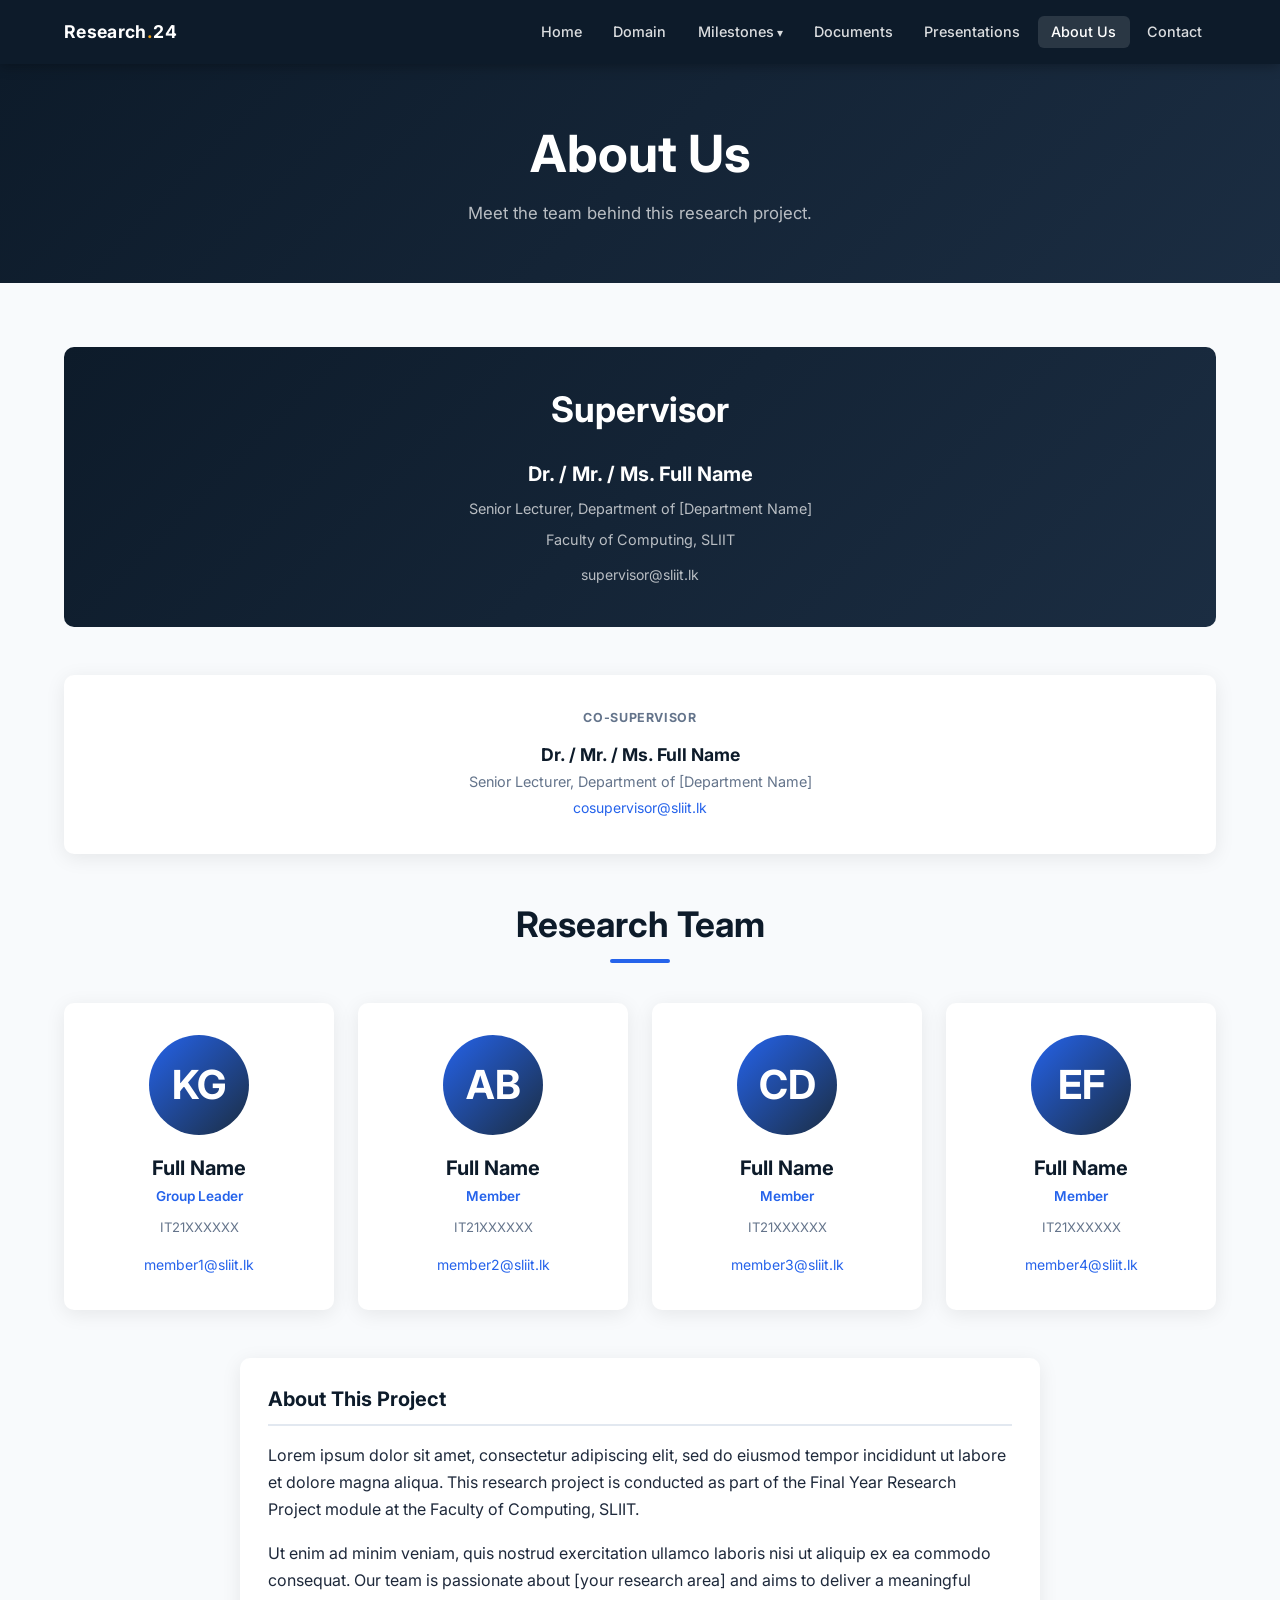
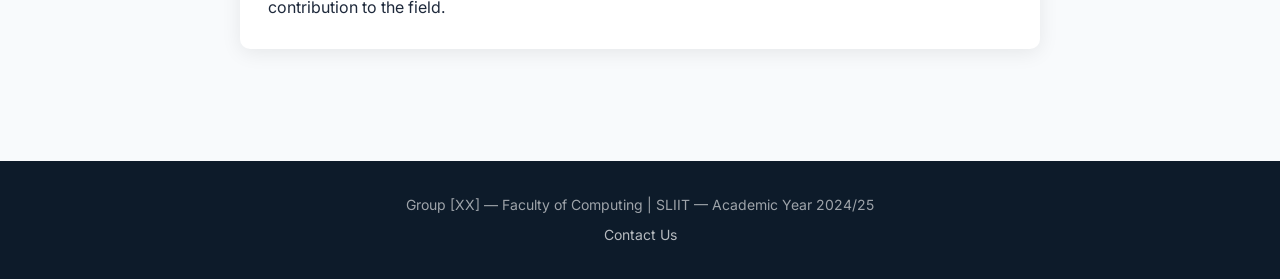
==== src/about.html @ 4e3c6b4d "Add initial HTML structure for project pages: index, milestones, and presentations" ====
<!DOCTYPE html>
<html lang="en">
<head>
  <meta charset="UTF-8" />
  <meta name="viewport" content="width=device-width, initial-scale=1.0" />
  <title>Research Project | About Us</title>
  <link rel="preconnect" href="https://fonts.googleapis.com" />
  <link rel="preconnect" href="https://fonts.gstatic.com" crossorigin />
  <link href="https://fonts.googleapis.com/css2?family=Inter:wght@400;500;600;700&display=swap" rel="stylesheet" />
  <link rel="stylesheet" href="css/style.css" />
</head>
<body>

  <nav class="navbar">
    <div class="nav-container">
      <a class="nav-logo" href="index.html">Research<span>.</span>24</a>
      <button class="hamburger" id="hamburger" aria-label="Menu">
        <span></span><span></span><span></span>
      </button>
      <ul class="nav-links" id="navLinks">
        <li><a href="index.html">Home</a></li>
        <li><a href="domain.html">Domain</a></li>
        <li class="nav-dropdown">
          <a href="milestones.html">Milestones</a>
          <ul class="dropdown-menu">
            <li><a href="milestones.html?m=proposal">Project Proposal</a></li>
            <li><a href="milestones.html?m=pp1">Progress Presentation 1</a></li>
            <li><a href="milestones.html?m=pp2">Progress Presentation 2</a></li>
            <li><a href="milestones.html?m=final">Final Assessment</a></li>
            <li><a href="milestones.html?m=viva">Viva</a></li>
          </ul>
        </li>
        <li><a href="documents.html">Documents</a></li>
        <li><a href="presentations.html">Presentations</a></li>
        <li><a href="about.html" class="active">About Us</a></li>
        <li><a href="contact.html">Contact</a></li>
      </ul>
    </div>
  </nav>

  <div class="page-header">
    <h1>About Us</h1>
    <p>Meet the team behind this research project.</p>
  </div>

  <div class="section">

    <!-- Supervisor -->
    <div class="supervisor-section">
      <h2>Supervisor</h2>
      <!-- TODO: Replace with your actual supervisor details -->
      <div style="display:flex; flex-direction:column; align-items:center; gap:0.4rem;">
        <p class="supervisor-name">Dr. / Mr. / Ms. Full Name</p>
        <p class="supervisor-title">Senior Lecturer, Department of [Department Name]</p>
        <p class="supervisor-title">Faculty of Computing, SLIIT</p>
        <a href="mailto:supervisor@sliit.lk" style="color:rgba(255,255,255,0.7); font-size:0.875rem; margin-top:0.25rem;">supervisor@sliit.lk</a>
      </div>
    </div>

    <!-- Co-Supervisor (optional — remove this block if not applicable) -->
    <div style="background:var(--white); border-radius:var(--radius); box-shadow:var(--shadow); padding:2rem; text-align:center; margin-bottom:3rem;">
      <p style="font-size:0.78rem; font-weight:700; color:var(--text-muted); text-transform:uppercase; letter-spacing:0.05em; margin-bottom:0.75rem;">Co-Supervisor</p>
      <!-- TODO: Replace or remove this section -->
      <p style="font-weight:700; font-size:1.1rem; color:var(--navy);">Dr. / Mr. / Ms. Full Name</p>
      <p style="color:var(--text-muted); font-size:0.9rem;">Senior Lecturer, Department of [Department Name]</p>
      <a href="mailto:cosupervisor@sliit.lk" style="font-size:0.875rem;">cosupervisor@sliit.lk</a>
    </div>

    <!-- Team Members -->
    <div class="section-title"><h2>Research Team</h2></div>

    <div class="card-grid card-grid-4">

      <!-- Member 1 -->
      <div class="member-card">
        <!-- TODO: Replace initials with <img src="assets/images/member1.jpg"> when photo is ready -->
        <div class="member-avatar">KG</div>
        <!-- TODO: Fill in actual details -->
        <h3>Full Name</h3>
        <p class="role">Group Leader</p>
        <p class="member-id">IT21XXXXXX</p>
        <a class="email" href="mailto:member1@students.nsbm.ac.lk">member1@sliit.lk</a>
      </div>

      <!-- Member 2 -->
      <div class="member-card">
        <div class="member-avatar">AB</div>
        <h3>Full Name</h3>
        <p class="role">Member</p>
        <p class="member-id">IT21XXXXXX</p>
        <a class="email" href="mailto:member2@sliit.lk">member2@sliit.lk</a>
      </div>

      <!-- Member 3 -->
      <div class="member-card">
        <div class="member-avatar">CD</div>
        <h3>Full Name</h3>
        <p class="role">Member</p>
        <p class="member-id">IT21XXXXXX</p>
        <a class="email" href="mailto:member3@sliit.lk">member3@sliit.lk</a>
      </div>

      <!-- Member 4 -->
      <div class="member-card">
        <div class="member-avatar">EF</div>
        <h3>Full Name</h3>
        <p class="role">Member</p>
        <p class="member-id">IT21XXXXXX</p>
        <a class="email" href="mailto:member4@sliit.lk">member4@sliit.lk</a>
      </div>

    </div>

    <!-- About the project blurb -->
    <div class="card" style="max-width:800px; margin:3rem auto 0;">
      <h3 style="color:var(--navy); margin-bottom:1rem; padding-bottom:0.75rem; border-bottom:2px solid var(--border);">About This Project</h3>
      <!-- TODO: Replace with your actual project background -->
      <p style="margin-bottom:1rem;">
        Lorem ipsum dolor sit amet, consectetur adipiscing elit, sed do eiusmod tempor incididunt ut labore et dolore magna aliqua. This research project is conducted as part of the Final Year Research Project module at the Faculty of Computing, SLIIT.
      </p>
      <p>
        Ut enim ad minim veniam, quis nostrud exercitation ullamco laboris nisi ut aliquip ex ea commodo consequat. Our team is passionate about [your research area] and aims to deliver a meaningful contribution to the field.
      </p>
    </div>

  </div>

  <footer>
    <p>Group [XX] &mdash; Faculty of Computing | SLIIT &mdash; Academic Year 2024/25</p>
    <p style="margin-top:0.4rem;"><a href="contact.html">Contact Us</a></p>
  </footer>

  <script>
    document.getElementById('hamburger').addEventListener('click', () => {
      document.getElementById('navLinks').classList.toggle('open');
    });
    document.querySelectorAll('.nav-dropdown > a').forEach(link => {
      link.addEventListener('click', e => {
        if (window.innerWidth <= 768) {
          e.preventDefault();
          link.closest('.nav-dropdown').classList.toggle('open');
        }
      });
    });
  </script>
</body>
</html>
---- src/css/style.css ----
/* ===== RESET & BASE ===== */
*, *::before, *::after {
  box-sizing: border-box;
  margin: 0;
  padding: 0;
}

:root {
  --navy:      #0d1b2a;
  --navy-mid:  #1b2d42;
  --accent:    #2563eb;
  --accent-light: #3b82f6;
  --gold:      #f59e0b;
  --white:     #ffffff;
  --off-white: #f8fafc;
  --text:      #1e293b;
  --text-muted:#64748b;
  --border:    #e2e8f0;
  --card-bg:   #ffffff;
  --radius:    10px;
  --shadow:    0 4px 20px rgba(0,0,0,0.08);
  --transition:0.25s ease;
}

html { scroll-behavior: smooth; }

body {
  font-family: 'Inter', sans-serif;
  font-size: 16px;
  color: var(--text);
  background: var(--off-white);
  line-height: 1.7;
}

/* ===== TYPOGRAPHY ===== */
h1, h2, h3, h4 { font-weight: 700; line-height: 1.3; }
h1 { font-size: clamp(2rem, 5vw, 3.2rem); }
h2 { font-size: clamp(1.5rem, 3vw, 2.2rem); }
h3 { font-size: 1.25rem; }

a { color: var(--accent); text-decoration: none; transition: color var(--transition); }
a:hover { color: var(--accent-light); }

/* ===== NAVBAR ===== */
.navbar {
  position: sticky;
  top: 0;
  z-index: 1000;
  background: var(--navy);
  box-shadow: 0 2px 12px rgba(0,0,0,0.3);
}

.nav-container {
  max-width: 1200px;
  margin: 0 auto;
  padding: 0 1.5rem;
  display: flex;
  align-items: center;
  justify-content: space-between;
  height: 64px;
}

.nav-logo {
  font-size: 1.1rem;
  font-weight: 700;
  color: var(--white);
  letter-spacing: 0.02em;
}

.nav-logo span { color: var(--gold); }

.nav-links {
  display: flex;
  align-items: center;
  gap: 0.25rem;
  list-style: none;
}

.nav-links a {
  color: rgba(255,255,255,0.85);
  padding: 0.45rem 0.85rem;
  border-radius: 6px;
  font-size: 0.9rem;
  font-weight: 500;
  transition: background var(--transition), color var(--transition);
  white-space: nowrap;
}

.nav-links a:hover,
.nav-links a.active {
  background: rgba(255,255,255,0.12);
  color: var(--white);
}

/* Dropdown */
.nav-dropdown {
  position: relative;
}

.nav-dropdown > a::after {
  content: ' ▾';
  font-size: 0.75rem;
}

.dropdown-menu {
  display: none;
  position: absolute;
  top: calc(100% + 8px);
  left: 0;
  background: var(--navy-mid);
  border-radius: var(--radius);
  min-width: 210px;
  box-shadow: 0 8px 30px rgba(0,0,0,0.25);
  overflow: hidden;
  list-style: none;
  z-index: 999;
}

.nav-dropdown:hover .dropdown-menu,
.nav-dropdown:focus-within .dropdown-menu {
  display: block;
}

.dropdown-menu li a {
  display: block;
  padding: 0.65rem 1.1rem;
  color: rgba(255,255,255,0.8);
  font-size: 0.875rem;
  border-radius: 0;
  transition: background var(--transition);
}

.dropdown-menu li a:hover {
  background: rgba(255,255,255,0.1);
  color: var(--white);
}

/* Hamburger */
.hamburger {
  display: none;
  flex-direction: column;
  gap: 5px;
  cursor: pointer;
  background: none;
  border: none;
  padding: 4px;
}

.hamburger span {
  display: block;
  width: 24px;
  height: 2px;
  background: var(--white);
  border-radius: 2px;
  transition: var(--transition);
}

@media (max-width: 768px) {
  .hamburger { display: flex; }

  .nav-links {
    display: none;
    position: absolute;
    top: 64px;
    left: 0;
    right: 0;
    background: var(--navy);
    flex-direction: column;
    align-items: flex-start;
    padding: 1rem 1.5rem;
    gap: 0.25rem;
  }

  .nav-links.open { display: flex; }

  .dropdown-menu {
    position: static;
    box-shadow: none;
    background: rgba(255,255,255,0.05);
    border-radius: 6px;
    margin-top: 4px;
  }

  .nav-dropdown:hover .dropdown-menu { display: none; }
  .nav-dropdown.open .dropdown-menu { display: block; }
}

/* ===== PAGE HEADER ===== */
.page-header {
  background: linear-gradient(135deg, var(--navy) 0%, var(--navy-mid) 100%);
  color: var(--white);
  padding: 3.5rem 1.5rem;
  text-align: center;
}

.page-header h1 { color: var(--white); margin-bottom: 0.75rem; }
.page-header p { color: rgba(255,255,255,0.7); font-size: 1.05rem; max-width: 600px; margin: 0 auto; }

/* ===== SECTIONS ===== */
.section {
  padding: 4rem 1.5rem;
  max-width: 1200px;
  margin: 0 auto;
}

.section-title {
  text-align: center;
  margin-bottom: 2.5rem;
  position: relative;
}

.section-title h2 { color: var(--navy); }

.section-title::after {
  content: '';
  display: block;
  width: 60px;
  height: 4px;
  background: var(--accent);
  border-radius: 2px;
  margin: 0.75rem auto 0;
}

/* ===== CARDS ===== */
.card {
  background: var(--card-bg);
  border-radius: var(--radius);
  box-shadow: var(--shadow);
  padding: 1.75rem;
  transition: transform var(--transition), box-shadow var(--transition);
}

.card:hover {
  transform: translateY(-3px);
  box-shadow: 0 8px 30px rgba(0,0,0,0.12);
}

.card-grid {
  display: grid;
  gap: 1.5rem;
}

.card-grid-2 { grid-template-columns: repeat(auto-fit, minmax(280px, 1fr)); }
.card-grid-3 { grid-template-columns: repeat(auto-fit, minmax(240px, 1fr)); }
.card-grid-4 { grid-template-columns: repeat(auto-fit, minmax(220px, 1fr)); }

/* ===== BADGE ===== */
.badge {
  display: inline-block;
  padding: 0.2rem 0.65rem;
  border-radius: 999px;
  font-size: 0.78rem;
  font-weight: 600;
}

.badge-blue   { background: #dbeafe; color: #1e40af; }
.badge-green  { background: #d1fae5; color: #065f46; }
.badge-amber  { background: #fef3c7; color: #92400e; }
.badge-gray   { background: #f1f5f9; color: #475569; }

/* ===== BUTTON ===== */
.btn {
  display: inline-flex;
  align-items: center;
  gap: 0.4rem;
  padding: 0.6rem 1.25rem;
  border-radius: 7px;
  font-size: 0.9rem;
  font-weight: 600;
  cursor: pointer;
  transition: var(--transition);
  border: none;
}

.btn-primary {
  background: var(--accent);
  color: var(--white);
}

.btn-primary:hover { background: #1d4ed8; color: var(--white); }

.btn-outline {
  background: transparent;
  color: var(--accent);
  border: 2px solid var(--accent);
}

.btn-outline:hover { background: var(--accent); color: var(--white); }

/* ===== FOOTER ===== */
footer {
  background: var(--navy);
  color: rgba(255,255,255,0.6);
  text-align: center;
  padding: 2rem 1.5rem;
  font-size: 0.875rem;
  margin-top: 3rem;
}

footer a { color: rgba(255,255,255,0.7); }
footer a:hover { color: var(--white); }

/* ===== HOME PAGE ===== */
.hero {
  background: linear-gradient(135deg, var(--navy) 0%, #1a3a5c 60%, var(--navy-mid) 100%);
  color: var(--white);
  padding: 6rem 1.5rem;
  text-align: center;
  position: relative;
  overflow: hidden;
}

.hero::before {
  content: '';
  position: absolute;
  inset: 0;
  background: radial-gradient(ellipse at top right, rgba(37,99,235,0.2) 0%, transparent 60%);
}

.hero-content { position: relative; max-width: 800px; margin: 0 auto; }
.hero h1 { color: var(--white); margin-bottom: 1.25rem; }
.hero h1 span { color: var(--gold); }
.hero p { color: rgba(255,255,255,0.8); font-size: 1.1rem; margin-bottom: 2rem; max-width: 600px; margin-left: auto; margin-right: auto; }

.hero-buttons { display: flex; gap: 1rem; justify-content: center; flex-wrap: wrap; }

.btn-white {
  background: var(--white);
  color: var(--navy);
  padding: 0.75rem 1.75rem;
  border-radius: 7px;
  font-weight: 700;
  font-size: 0.95rem;
  transition: var(--transition);
}

.btn-white:hover { background: var(--off-white); color: var(--navy); }

.btn-ghost {
  background: rgba(255,255,255,0.1);
  color: var(--white);
  border: 2px solid rgba(255,255,255,0.3);
  padding: 0.75rem 1.75rem;
  border-radius: 7px;
  font-weight: 700;
  font-size: 0.95rem;
  transition: var(--transition);
}

.btn-ghost:hover { background: rgba(255,255,255,0.2); color: var(--white); }

.quick-nav { background: var(--white); padding: 0.75rem 0; border-bottom: 1px solid var(--border); }

.quick-nav-inner {
  max-width: 1200px;
  margin: 0 auto;
  padding: 0 1.5rem;
  display: flex;
  gap: 0.5rem;
  flex-wrap: wrap;
  justify-content: center;
}

.quick-nav a {
  font-size: 0.85rem;
  color: var(--text-muted);
  padding: 0.3rem 0.7rem;
  border-radius: 5px;
  transition: var(--transition);
}

.quick-nav a:hover { background: var(--off-white); color: var(--accent); }

.highlight-strip {
  background: var(--accent);
  color: var(--white);
  text-align: center;
  padding: 0.85rem;
  font-size: 0.9rem;
  font-weight: 500;
}

.highlight-strip strong { font-weight: 700; }

/* ===== DOMAIN PAGE ===== */
.tab-nav {
  display: flex;
  gap: 0.5rem;
  flex-wrap: wrap;
  border-bottom: 2px solid var(--border);
  margin-bottom: 2rem;
}

.tab-btn {
  padding: 0.6rem 1.1rem;
  border: none;
  background: none;
  cursor: pointer;
  font-size: 0.9rem;
  font-weight: 600;
  color: var(--text-muted);
  border-bottom: 3px solid transparent;
  margin-bottom: -2px;
  transition: var(--transition);
  border-radius: 6px 6px 0 0;
}

.tab-btn:hover { color: var(--accent); }
.tab-btn.active { color: var(--accent); border-bottom-color: var(--accent); }

.tab-panel { display: none; }
.tab-panel.active { display: block; }

.domain-card {
  background: var(--white);
  border-radius: var(--radius);
  padding: 2rem;
  box-shadow: var(--shadow);
}

.domain-card h3 {
  color: var(--navy);
  margin-bottom: 1rem;
  padding-bottom: 0.75rem;
  border-bottom: 2px solid var(--border);
}

.domain-card p { color: var(--text); margin-bottom: 1rem; }
.domain-card p:last-child { margin-bottom: 0; }

.tech-grid {
  display: flex;
  flex-wrap: wrap;
  gap: 0.75rem;
  margin-top: 1rem;
}

.tech-pill {
  background: var(--off-white);
  border: 1px solid var(--border);
  border-radius: 999px;
  padding: 0.4rem 1rem;
  font-size: 0.875rem;
  font-weight: 600;
  color: var(--navy);
}

/* ===== MILESTONES PAGE ===== */
.milestone-selector {
  background: var(--white);
  border-radius: var(--radius);
  box-shadow: var(--shadow);
  padding: 1.5rem;
  margin-bottom: 2rem;
  display: flex;
  align-items: center;
  gap: 1rem;
  flex-wrap: wrap;
}

.milestone-selector label {
  font-weight: 600;
  color: var(--navy);
  white-space: nowrap;
}

.milestone-selector select {
  flex: 1;
  min-width: 220px;
  padding: 0.6rem 1rem;
  border: 2px solid var(--border);
  border-radius: 7px;
  font-size: 0.95rem;
  color: var(--text);
  background: var(--off-white);
  cursor: pointer;
  transition: border-color var(--transition);
}

.milestone-selector select:focus {
  outline: none;
  border-color: var(--accent);
}

.milestone-detail { display: none; }
.milestone-detail.active { display: block; }

.milestone-header {
  display: flex;
  align-items: flex-start;
  justify-content: space-between;
  flex-wrap: wrap;
  gap: 1rem;
  margin-bottom: 1.5rem;
}

.milestone-meta { display: flex; gap: 0.75rem; flex-wrap: wrap; }

.milestone-info-grid {
  display: grid;
  grid-template-columns: repeat(auto-fit, minmax(180px, 1fr));
  gap: 1rem;
  margin-bottom: 1.5rem;
}

.info-box {
  background: var(--off-white);
  border-radius: 8px;
  padding: 1rem;
  border-left: 4px solid var(--accent);
}

.info-box .label { font-size: 0.78rem; font-weight: 600; color: var(--text-muted); text-transform: uppercase; letter-spacing: 0.05em; margin-bottom: 0.3rem; }
.info-box .value { font-size: 1rem; font-weight: 700; color: var(--navy); }

/* ===== DOCUMENTS PAGE ===== */
.doc-card {
  background: var(--white);
  border-radius: var(--radius);
  box-shadow: var(--shadow);
  padding: 1.5rem;
  display: flex;
  align-items: flex-start;
  gap: 1.25rem;
  transition: transform var(--transition), box-shadow var(--transition);
}

.doc-card:hover { transform: translateY(-3px); box-shadow: 0 8px 30px rgba(0,0,0,0.12); }

.doc-icon {
  width: 48px;
  height: 48px;
  border-radius: 10px;
  display: flex;
  align-items: center;
  justify-content: center;
  font-size: 1.4rem;
  flex-shrink: 0;
}

.doc-icon.pdf    { background: #fee2e2; }
.doc-icon.doc    { background: #dbeafe; }
.doc-icon.slides { background: #fef3c7; }

.doc-info { flex: 1; }
.doc-info h4 { font-size: 1rem; color: var(--navy); margin-bottom: 0.3rem; }
.doc-info p  { font-size: 0.85rem; color: var(--text-muted); margin-bottom: 0.75rem; }

.doc-links { display: flex; gap: 0.5rem; flex-wrap: wrap; }

/* ===== PRESENTATIONS PAGE ===== */
.pres-card {
  background: var(--white);
  border-radius: var(--radius);
  box-shadow: var(--shadow);
  overflow: hidden;
  transition: transform var(--transition), box-shadow var(--transition);
}

.pres-card:hover { transform: translateY(-4px); box-shadow: 0 8px 30px rgba(0,0,0,0.12); }

.pres-thumbnail {
  height: 160px;
  display: flex;
  align-items: center;
  justify-content: center;
  font-size: 3rem;
}

.pres-body { padding: 1.25rem; }
.pres-body h4 { color: var(--navy); margin-bottom: 0.3rem; }
.pres-body p  { font-size: 0.85rem; color: var(--text-muted); margin-bottom: 1rem; }

/* ===== ABOUT PAGE ===== */
.member-card {
  background: var(--white);
  border-radius: var(--radius);
  box-shadow: var(--shadow);
  text-align: center;
  padding: 2rem 1.5rem;
  transition: transform var(--transition), box-shadow var(--transition);
}

.member-card:hover { transform: translateY(-4px); box-shadow: 0 8px 30px rgba(0,0,0,0.12); }

.member-avatar {
  width: 100px;
  height: 100px;
  border-radius: 50%;
  background: linear-gradient(135deg, var(--accent), var(--navy-mid));
  display: flex;
  align-items: center;
  justify-content: center;
  font-size: 2.5rem;
  margin: 0 auto 1.25rem;
  color: var(--white);
  font-weight: 700;
  /* replace background with an <img> when photos are ready */
}

.member-card h3 { color: var(--navy); margin-bottom: 0.25rem; }
.member-card .role { color: var(--accent); font-size: 0.85rem; font-weight: 600; margin-bottom: 0.5rem; }
.member-card .member-id { color: var(--text-muted); font-size: 0.82rem; margin-bottom: 0.75rem; }
.member-card .email { font-size: 0.875rem; }

.supervisor-section {
  background: linear-gradient(135deg, var(--navy) 0%, var(--navy-mid) 100%);
  border-radius: var(--radius);
  padding: 2.5rem;
  color: var(--white);
  text-align: center;
  margin-bottom: 3rem;
}

.supervisor-section h2 { color: var(--white); margin-bottom: 1.5rem; }
.supervisor-section h2::after { display: none; }
.supervisor-name { font-size: 1.25rem; font-weight: 700; }
.supervisor-title { color: rgba(255,255,255,0.7); font-size: 0.9rem; }

/* ===== CONTACT PAGE ===== */
.contact-layout {
  display: grid;
  grid-template-columns: 1fr 1.5fr;
  gap: 2rem;
}

@media (max-width: 768px) { .contact-layout { grid-template-columns: 1fr; } }

.contact-info-card {
  background: var(--navy);
  border-radius: var(--radius);
  padding: 2rem;
  color: var(--white);
  height: fit-content;
}

.contact-info-card h3 { color: var(--white); margin-bottom: 1.5rem; }

.contact-item {
  display: flex;
  gap: 1rem;
  margin-bottom: 1.25rem;
  align-items: flex-start;
}

.contact-item-icon {
  width: 40px;
  height: 40px;
  background: rgba(255,255,255,0.1);
  border-radius: 8px;
  display: flex;
  align-items: center;
  justify-content: center;
  font-size: 1.1rem;
  flex-shrink: 0;
}

.contact-item-text .ci-label { font-size: 0.78rem; color: rgba(255,255,255,0.5); text-transform: uppercase; letter-spacing: 0.05em; }
.contact-item-text .ci-value { font-size: 0.9rem; color: rgba(255,255,255,0.9); font-weight: 500; }

.contact-form-card {
  background: var(--white);
  border-radius: var(--radius);
  box-shadow: var(--shadow);
  padding: 2rem;
}

.contact-form-card h3 { color: var(--navy); margin-bottom: 1.5rem; }

.form-group { margin-bottom: 1.25rem; }
.form-group label { display: block; font-size: 0.875rem; font-weight: 600; color: var(--text); margin-bottom: 0.4rem; }

.form-group input,
.form-group textarea,
.form-group select {
  width: 100%;
  padding: 0.65rem 1rem;
  border: 2px solid var(--border);
  border-radius: 7px;
  font-size: 0.9rem;
  color: var(--text);
  font-family: inherit;
  transition: border-color var(--transition);
  background: var(--off-white);
}

.form-group input:focus,
.form-group textarea:focus,
.form-group select:focus {
  outline: none;
  border-color: var(--accent);
  background: var(--white);
}

.form-group textarea { resize: vertical; min-height: 130px; }

.form-row { display: grid; grid-template-columns: 1fr 1fr; gap: 1rem; }
@media (max-width: 480px) { .form-row { grid-template-columns: 1fr; } }

/* ===== UTILITIES ===== */
.text-center  { text-align: center; }
.text-muted   { color: var(--text-muted); }
.mt-1  { margin-top: 0.5rem; }
.mt-2  { margin-top: 1rem; }
.mt-3  { margin-top: 1.5rem; }
.mb-1  { margin-bottom: 0.5rem; }
.mb-2  { margin-bottom: 1rem; }
.mb-3  { margin-bottom: 1.5rem; }
.gap-1 { gap: 0.5rem; }

.divider { border: none; border-top: 1px solid var(--border); margin: 2rem 0; }

/* ===== PLACEHOLDER IMAGE NOTE ===== */
/* Drop actual photos into assets/images/ and update the src attributes in each HTML file */
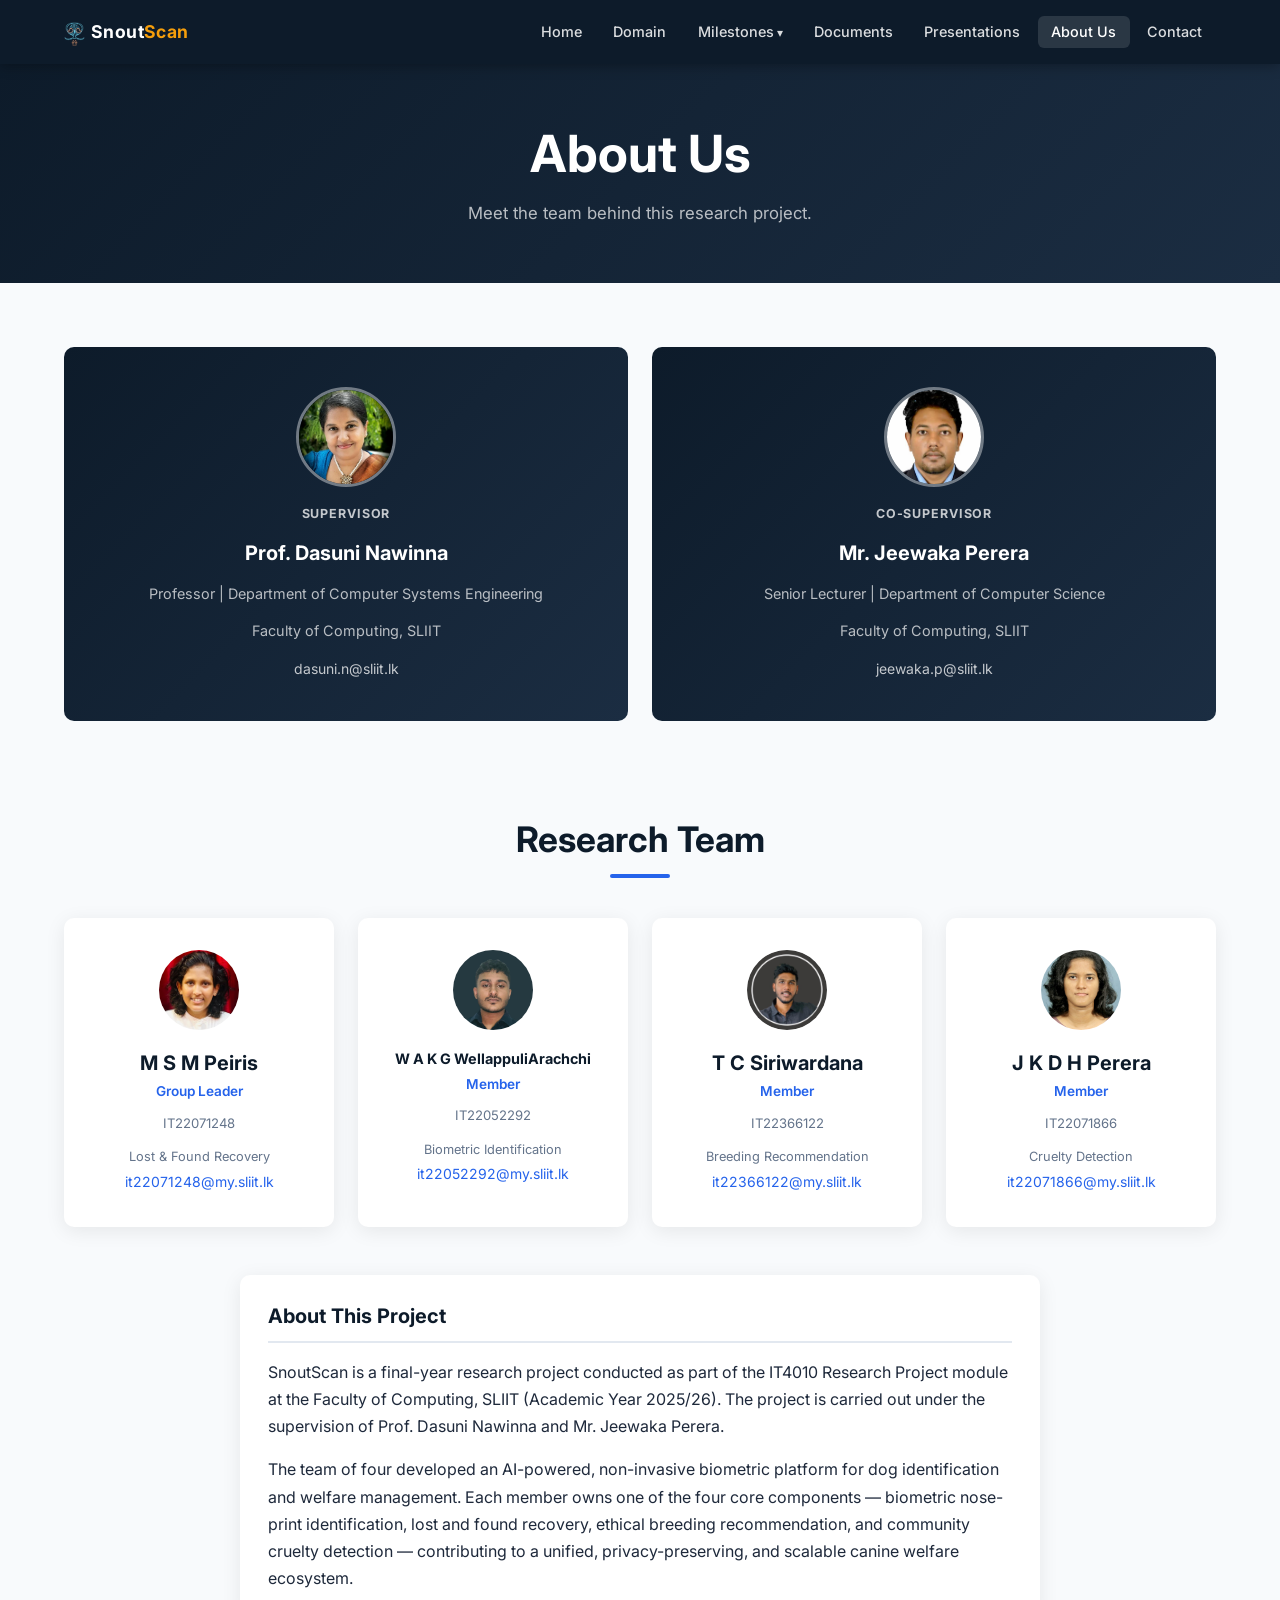
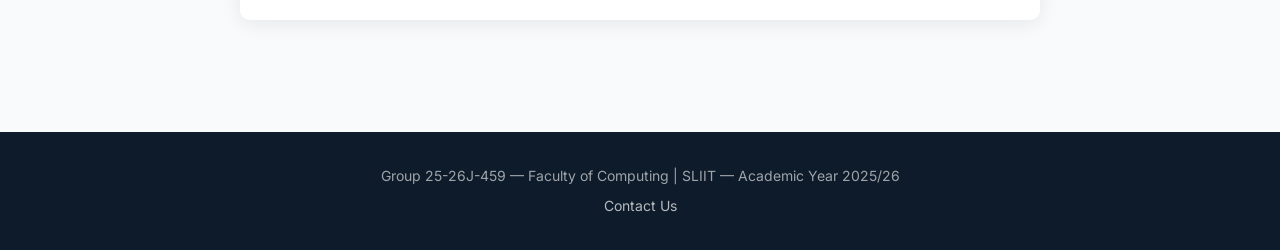
==== commit c511101d: "Refactor code structure for improved readability and maintainability" ====
--- a/src/about.html
+++ b/src/about.html
@@ -13,7 +13,7 @@
 
   <nav class="navbar">
     <div class="nav-container">
-      <a class="nav-logo" href="index.html">Research<span>.</span>24</a>
+      <a class="nav-logo" href="index.html"><img src="assets/icon.png" alt="SnoutScan" style="height:28px; vertical-align:middle; margin-right:0.4rem;" />Snout<span>Scan</span></a>
       <button class="hamburger" id="hamburger" aria-label="Menu">
         <span></span><span></span><span></span>
       </button>
@@ -45,25 +45,27 @@
 
   <div class="section">
 
-    <!-- Supervisor -->
-    <div class="supervisor-section">
-      <h2>Supervisor</h2>
-      <!-- TODO: Replace with your actual supervisor details -->
-      <div style="display:flex; flex-direction:column; align-items:center; gap:0.4rem;">
-        <p class="supervisor-name">Dr. / Mr. / Ms. Full Name</p>
-        <p class="supervisor-title">Senior Lecturer, Department of [Department Name]</p>
+    <!-- Supervisors -->
+    <div style="display:grid; grid-template-columns:repeat(auto-fit, minmax(280px,1fr)); gap:1.5rem; margin-bottom:3rem;">
+
+      <div class="supervisor-section" style="display:flex; flex-direction:column; align-items:center; gap:0.75rem;">
+        <img src="assets/supervisor-images/dasunin.jpg" alt="Prof. Dasuni Nawinna" style="width:100px; height:100px; border-radius:50%; object-fit:cover; border:3px solid rgba(255,255,255,0.4); margin-bottom:0.25rem;" />
+        <p style="font-size:0.78rem; font-weight:700; text-transform:uppercase; letter-spacing:0.07em; opacity:0.75;">Supervisor</p>
+        <p class="supervisor-name">Prof. Dasuni Nawinna</p>
+        <p class="supervisor-title">Professor | Department of Computer Systems Engineering</p>
         <p class="supervisor-title">Faculty of Computing, SLIIT</p>
-        <a href="mailto:supervisor@sliit.lk" style="color:rgba(255,255,255,0.7); font-size:0.875rem; margin-top:0.25rem;">supervisor@sliit.lk</a>
+        <a href="mailto:dasuni.n@sliit.lk" style="color:rgba(255,255,255,0.75); font-size:0.875rem; margin-top:0.1rem;">dasuni.n@sliit.lk</a>
       </div>
-    </div>
 
-    <!-- Co-Supervisor (optional — remove this block if not applicable) -->
-    <div style="background:var(--white); border-radius:var(--radius); box-shadow:var(--shadow); padding:2rem; text-align:center; margin-bottom:3rem;">
-      <p style="font-size:0.78rem; font-weight:700; color:var(--text-muted); text-transform:uppercase; letter-spacing:0.05em; margin-bottom:0.75rem;">Co-Supervisor</p>
-      <!-- TODO: Replace or remove this section -->
-      <p style="font-weight:700; font-size:1.1rem; color:var(--navy);">Dr. / Mr. / Ms. Full Name</p>
-      <p style="color:var(--text-muted); font-size:0.9rem;">Senior Lecturer, Department of [Department Name]</p>
-      <a href="mailto:cosupervisor@sliit.lk" style="font-size:0.875rem;">cosupervisor@sliit.lk</a>
+      <div class="supervisor-section" style="display:flex; flex-direction:column; align-items:center; gap:0.75rem;">
+        <img src="assets/supervisor-images/jeewakap.jpeg" alt="Mr. Jeewaka Perera" style="width:100px; height:100px; border-radius:50%; object-fit:cover; border:3px solid rgba(255,255,255,0.4); margin-bottom:0.25rem;" />
+        <p style="font-size:0.78rem; font-weight:700; text-transform:uppercase; letter-spacing:0.07em; opacity:0.75;">Co-Supervisor</p>
+        <p class="supervisor-name">Mr. Jeewaka Perera</p>
+        <p class="supervisor-title">Senior Lecturer | Department of Computer Science</p>
+        <p class="supervisor-title">Faculty of Computing, SLIIT</p>
+        <a href="mailto:jeewaka.p@sliit.lk" style="color:rgba(255,255,255,0.75); font-size:0.875rem; margin-top:0.1rem;">jeewaka.p@sliit.lk</a>
+      </div>
+
     </div>
 
     <!-- Team Members -->
@@ -71,42 +73,40 @@
 
     <div class="card-grid card-grid-4">
 
-      <!-- Member 1 -->
       <div class="member-card">
-        <!-- TODO: Replace initials with <img src="assets/images/member1.jpg"> when photo is ready -->
-        <div class="member-avatar">KG</div>
-        <!-- TODO: Fill in actual details -->
-        <h3>Full Name</h3>
+        <img src="assets/student-images/it22071248.jpeg" alt="M S M Peiris" class="member-avatar" style="width:80px; height:80px; border-radius:50%; object-fit:cover;" />
+        <h3>M S M Peiris</h3>
         <p class="role">Group Leader</p>
-        <p class="member-id">IT21XXXXXX</p>
-        <a class="email" href="mailto:member1@students.nsbm.ac.lk">member1@sliit.lk</a>
+        <p class="member-id">IT22071248</p>
+        <p style="font-size:0.8rem; color:var(--text-muted); margin-top:0.2rem;">Lost &amp; Found Recovery</p>
+        <a class="email" href="mailto:it22071248@my.sliit.lk">it22071248@my.sliit.lk</a>
       </div>
 
-      <!-- Member 2 -->
       <div class="member-card">
-        <div class="member-avatar">AB</div>
-        <h3>Full Name</h3>
+        <img src="assets/student-images/IT22052292.jpeg" alt="W A K G WellappuliArachchi" class="member-avatar" style="width:80px; height:80px; border-radius:50%; object-fit:cover;" />
+        <h3 style="font-size:0.9rem;">W A K G WellappuliArachchi</h3>
         <p class="role">Member</p>
-        <p class="member-id">IT21XXXXXX</p>
-        <a class="email" href="mailto:member2@sliit.lk">member2@sliit.lk</a>
+        <p class="member-id">IT22052292</p>
+        <p style="font-size:0.8rem; color:var(--text-muted); margin-top:0.2rem;">Biometric Identification</p>
+        <a class="email" href="mailto:it22052292@my.sliit.lk">it22052292@my.sliit.lk</a>
       </div>
 
-      <!-- Member 3 -->
       <div class="member-card">
-        <div class="member-avatar">CD</div>
-        <h3>Full Name</h3>
+        <img src="assets/student-images/it22366122.jpeg" alt="T C Siriwardana" class="member-avatar" style="width:80px; height:80px; border-radius:50%; object-fit:cover;" />
+        <h3>T C Siriwardana</h3>
         <p class="role">Member</p>
-        <p class="member-id">IT21XXXXXX</p>
-        <a class="email" href="mailto:member3@sliit.lk">member3@sliit.lk</a>
+        <p class="member-id">IT22366122</p>
+        <p style="font-size:0.8rem; color:var(--text-muted); margin-top:0.2rem;">Breeding Recommendation</p>
+        <a class="email" href="mailto:it22366122@my.sliit.lk">it22366122@my.sliit.lk</a>
       </div>
 
-      <!-- Member 4 -->
       <div class="member-card">
-        <div class="member-avatar">EF</div>
-        <h3>Full Name</h3>
+        <img src="assets/student-images/it22071866.jpg" alt="J K D H Perera" class="member-avatar" style="width:80px; height:80px; border-radius:50%; object-fit:cover;" />
+        <h3>J K D H Perera</h3>
         <p class="role">Member</p>
-        <p class="member-id">IT21XXXXXX</p>
-        <a class="email" href="mailto:member4@sliit.lk">member4@sliit.lk</a>
+        <p class="member-id">IT22071866</p>
+        <p style="font-size:0.8rem; color:var(--text-muted); margin-top:0.2rem;">Cruelty Detection</p>
+        <a class="email" href="mailto:it22071866@my.sliit.lk">it22071866@my.sliit.lk</a>
       </div>
 
     </div>
@@ -114,19 +114,23 @@
     <!-- About the project blurb -->
     <div class="card" style="max-width:800px; margin:3rem auto 0;">
       <h3 style="color:var(--navy); margin-bottom:1rem; padding-bottom:0.75rem; border-bottom:2px solid var(--border);">About This Project</h3>
-      <!-- TODO: Replace with your actual project background -->
       <p style="margin-bottom:1rem;">
-        Lorem ipsum dolor sit amet, consectetur adipiscing elit, sed do eiusmod tempor incididunt ut labore et dolore magna aliqua. This research project is conducted as part of the Final Year Research Project module at the Faculty of Computing, SLIIT.
+        SnoutScan is a final-year research project conducted as part of the IT4010 Research Project module at the
+        Faculty of Computing, SLIIT (Academic Year 2025/26). The project is carried out under the supervision of
+        Prof. Dasuni Nawinna and Mr. Jeewaka Perera.
       </p>
       <p>
-        Ut enim ad minim veniam, quis nostrud exercitation ullamco laboris nisi ut aliquip ex ea commodo consequat. Our team is passionate about [your research area] and aims to deliver a meaningful contribution to the field.
+        The team of four developed an AI-powered, non-invasive biometric platform for dog identification and
+        welfare management. Each member owns one of the four core components — biometric nose-print identification,
+        lost and found recovery, ethical breeding recommendation, and community cruelty detection — contributing
+        to a unified, privacy-preserving, and scalable canine welfare ecosystem.
       </p>
     </div>
 
   </div>
 
   <footer>
-    <p>Group [XX] &mdash; Faculty of Computing | SLIIT &mdash; Academic Year 2024/25</p>
+    <p>Group 25-26J-459 &mdash; Faculty of Computing | SLIIT &mdash; Academic Year 2025/26</p>
     <p style="margin-top:0.4rem;"><a href="contact.html">Contact Us</a></p>
   </footer>
 
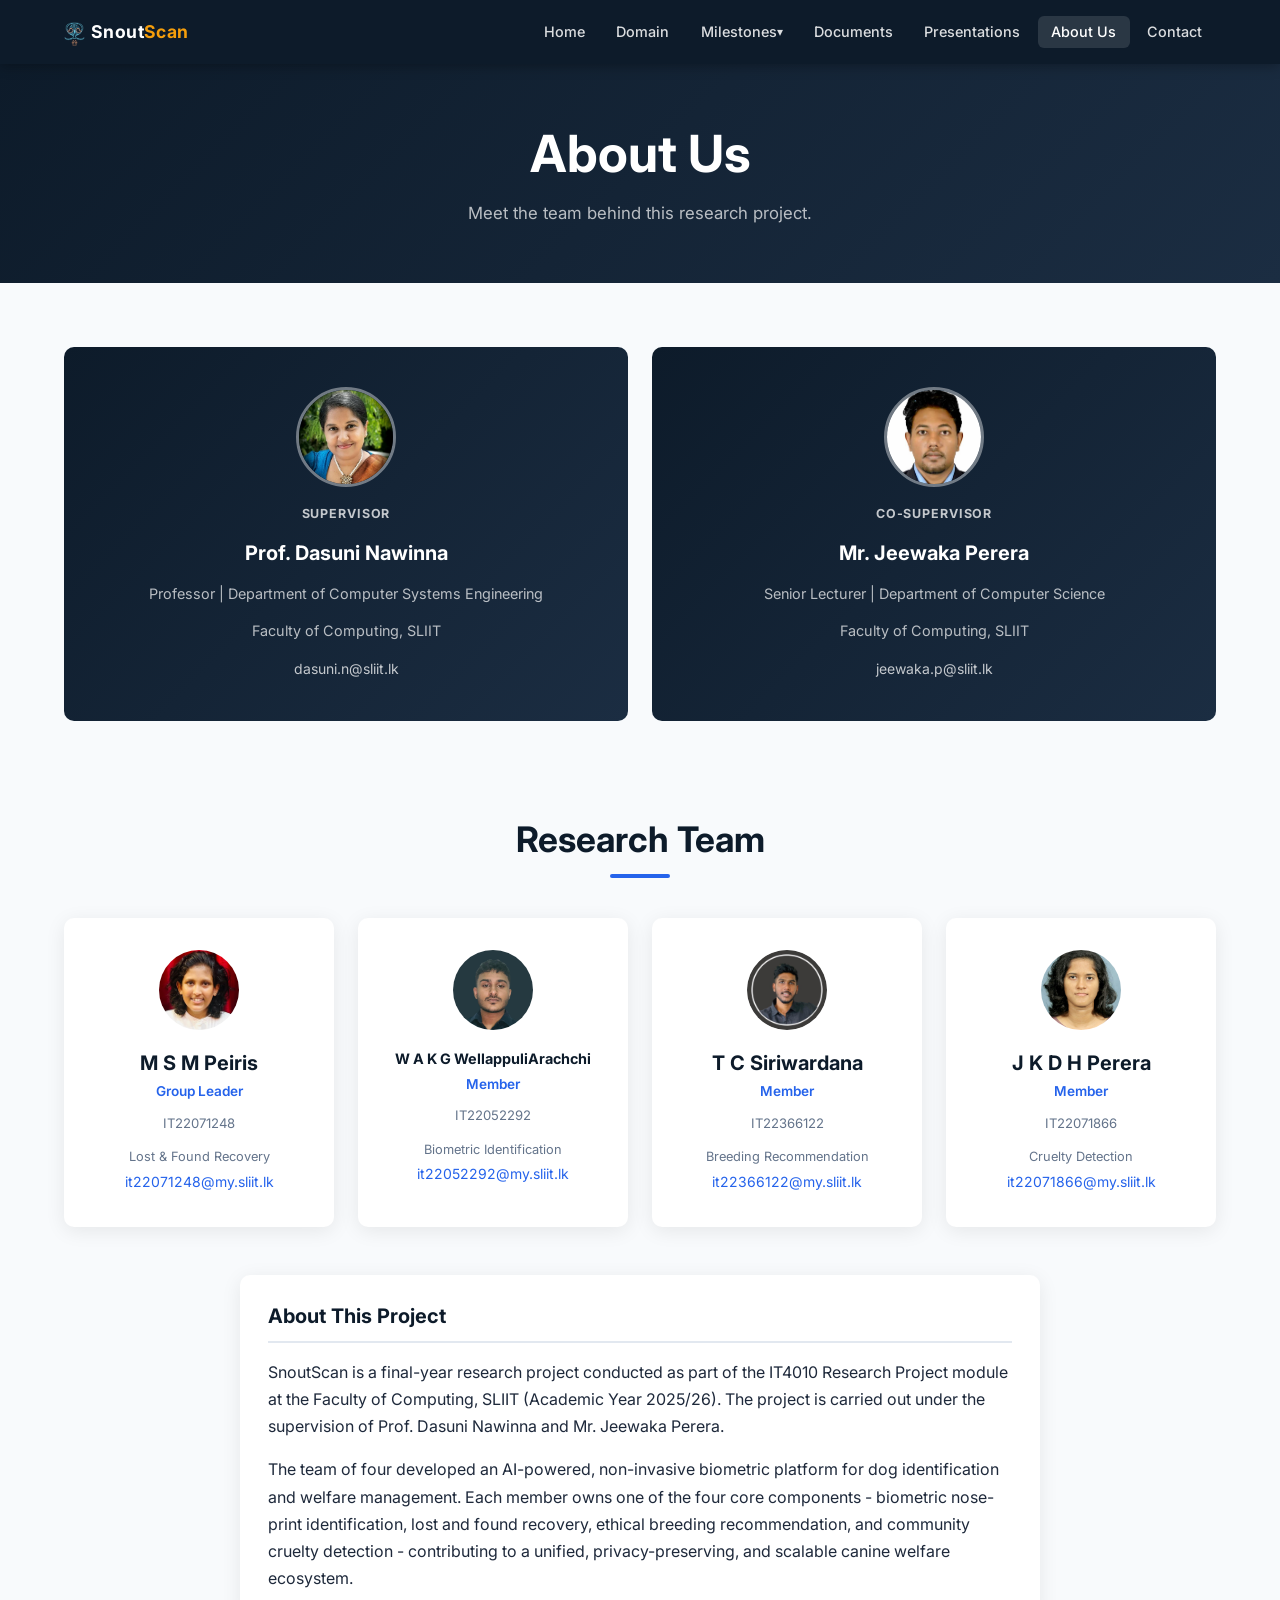
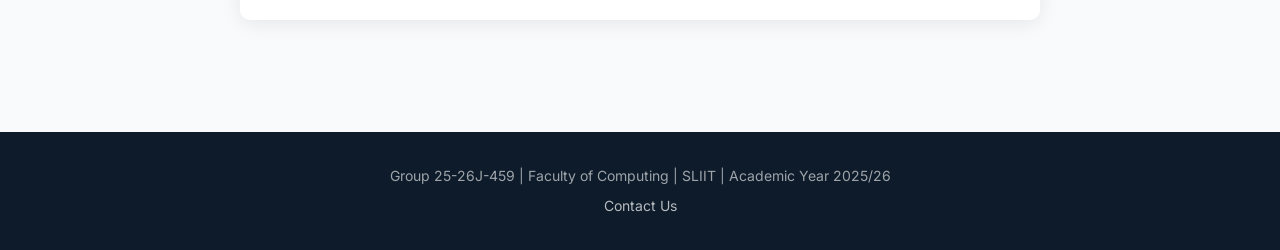
==== commit be2383ac: "Standardize punctuation in text across multiple HTML files" ====
--- a/src/about.html
+++ b/src/about.html
@@ -121,8 +121,8 @@
       </p>
       <p>
         The team of four developed an AI-powered, non-invasive biometric platform for dog identification and
-        welfare management. Each member owns one of the four core components — biometric nose-print identification,
-        lost and found recovery, ethical breeding recommendation, and community cruelty detection — contributing
+        welfare management. Each member owns one of the four core components - biometric nose-print identification,
+        lost and found recovery, ethical breeding recommendation, and community cruelty detection - contributing
         to a unified, privacy-preserving, and scalable canine welfare ecosystem.
       </p>
     </div>
@@ -130,7 +130,7 @@
   </div>
 
   <footer>
-    <p>Group 25-26J-459 &mdash; Faculty of Computing | SLIIT &mdash; Academic Year 2025/26</p>
+    <p>Group 25-26J-459 | Faculty of Computing | SLIIT | Academic Year 2025/26</p>
     <p style="margin-top:0.4rem;"><a href="contact.html">Contact Us</a></p>
   </footer>
 
--- a/src/css/style.css
+++ b/src/css/style.css
@@ -95,6 +95,15 @@
 /* Dropdown */
 .nav-dropdown {
   position: relative;
+  align-self: stretch;
+  display: flex;
+  align-items: center;
+}
+
+.nav-dropdown > a {
+  display: flex;
+  align-items: center;
+  height: 100%;
 }
 
 .nav-dropdown > a::after {
@@ -105,7 +114,7 @@
 .dropdown-menu {
   display: none;
   position: absolute;
-  top: calc(100% + 8px);
+  top: 100%;
   left: 0;
   background: var(--navy-mid);
   border-radius: var(--radius);
